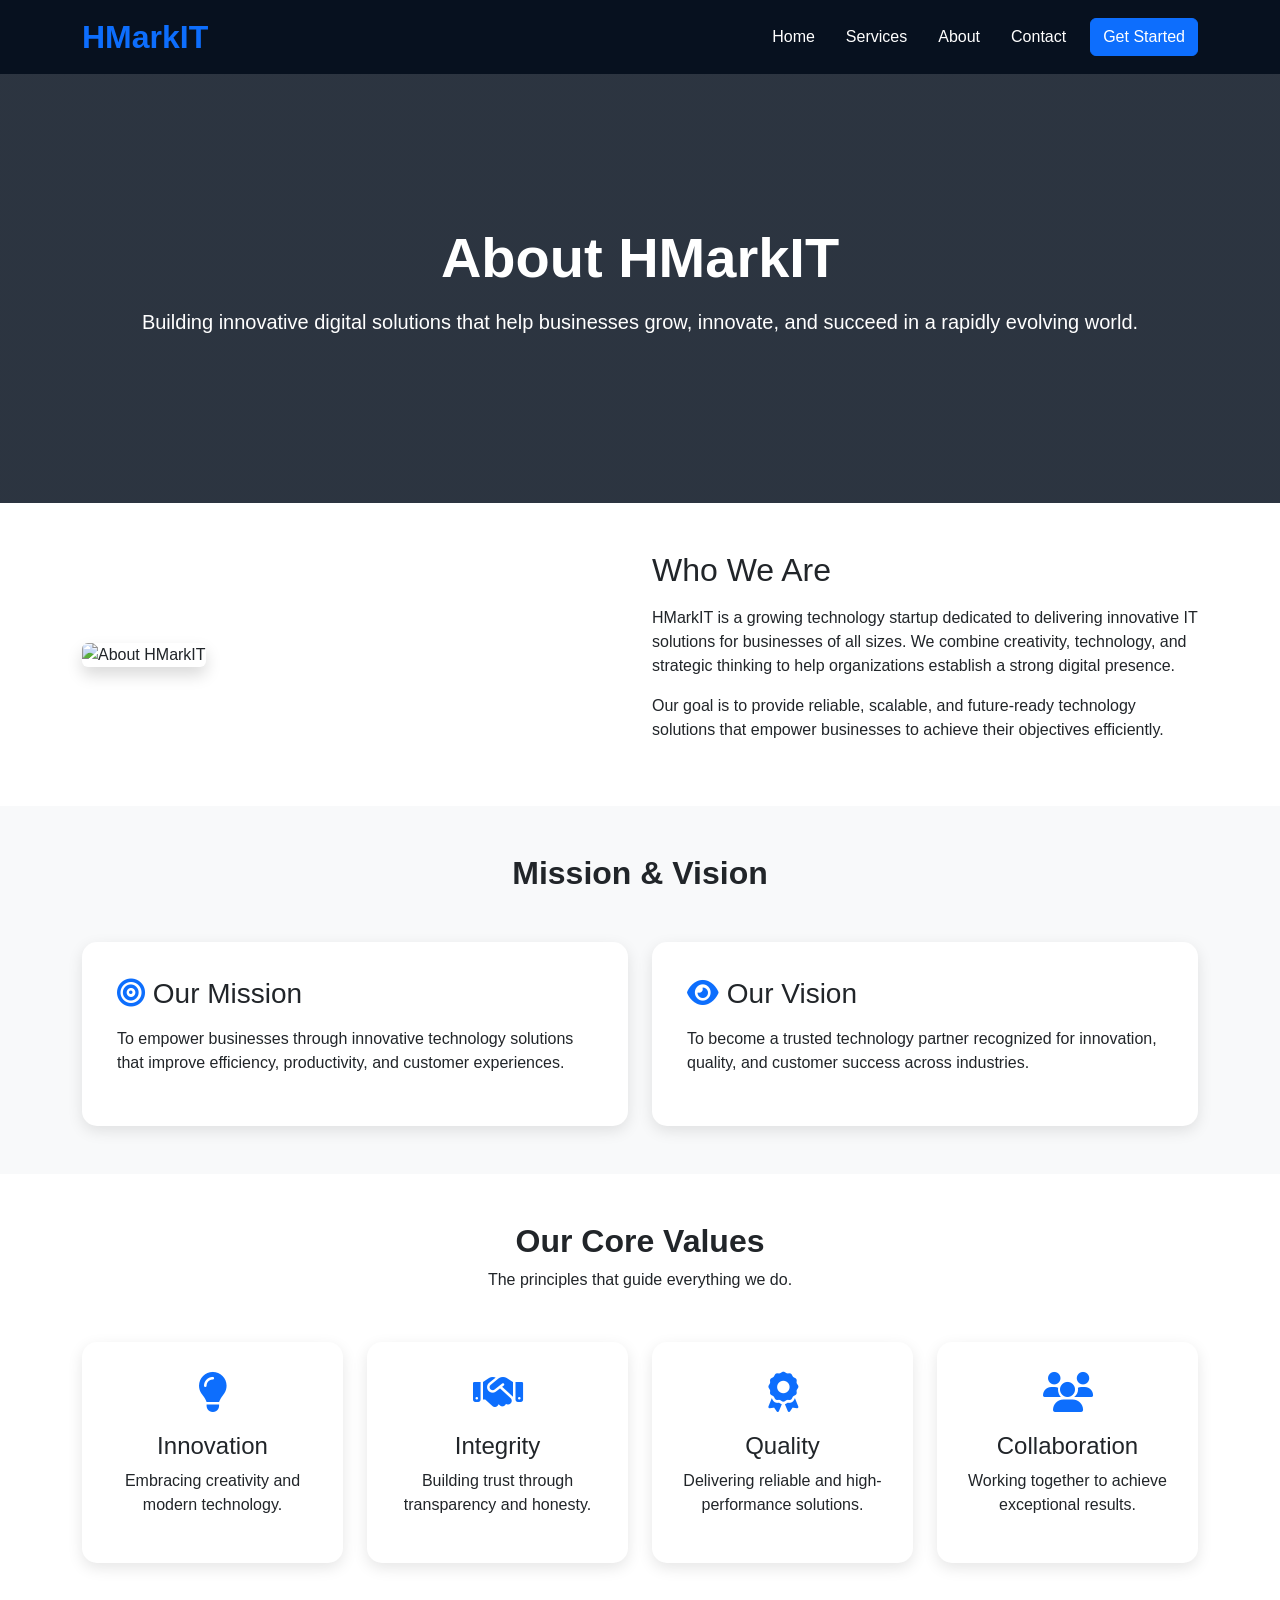
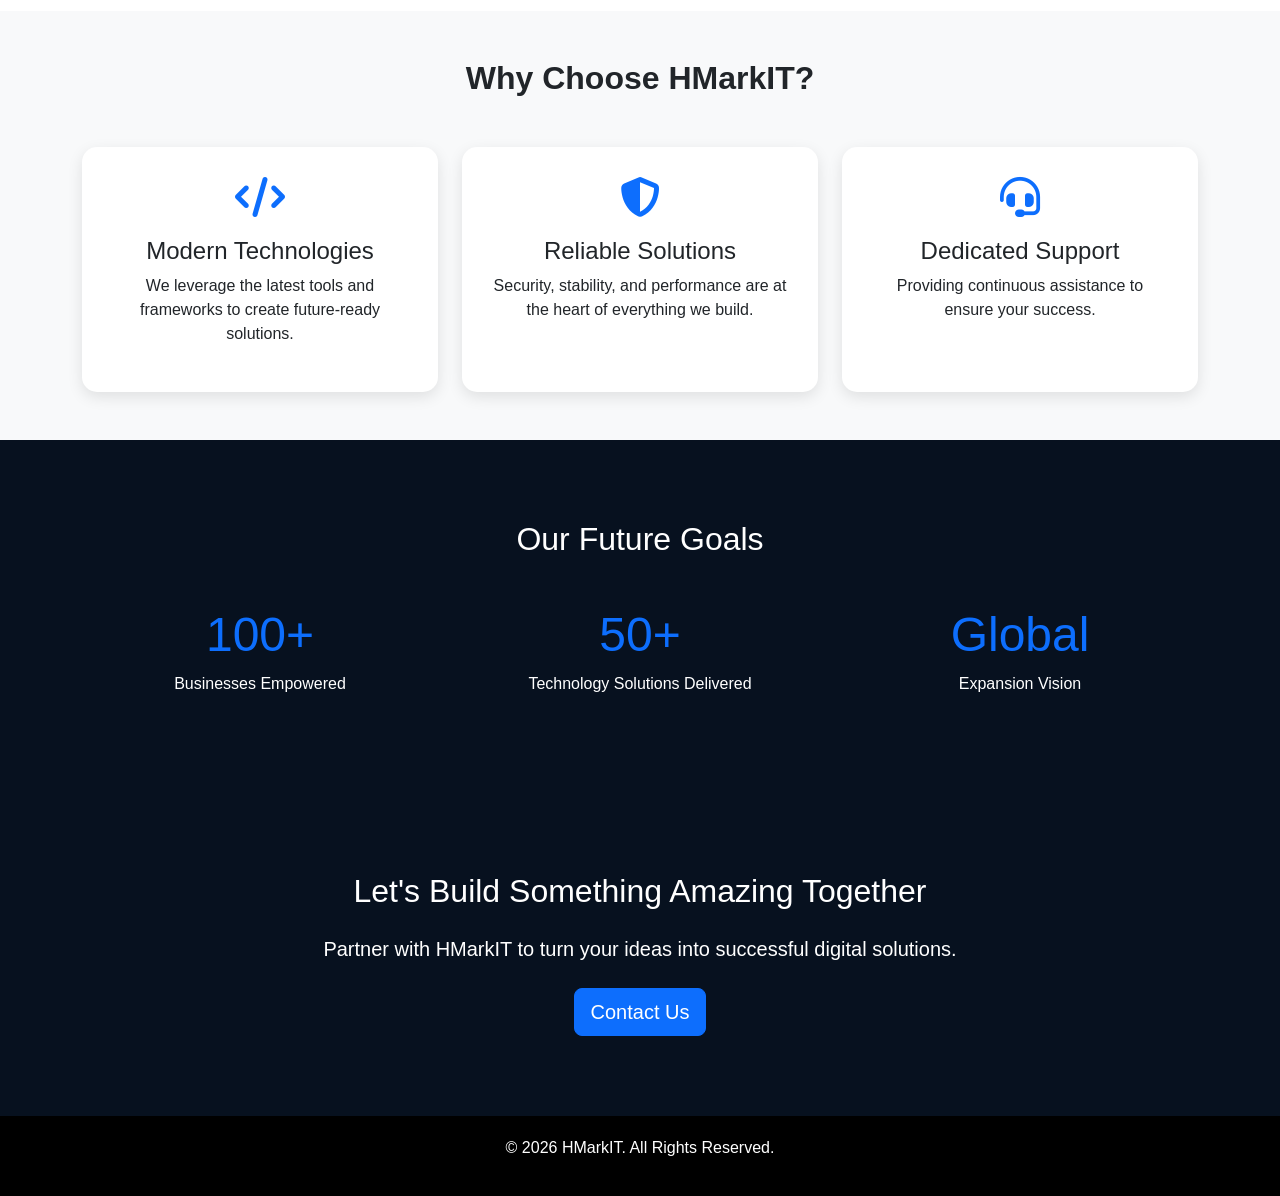
==== About.html @ 2718e9c7 "Added About, Contact, Services files" ====
<!DOCTYPE html>
<html lang="en">
<head>
<meta charset="UTF-8">
<meta name="viewport" content="width=device-width, initial-scale=1.0">
<title>About Us | HMarkIT</title>

<link href="https://cdn.jsdelivr.net/npm/bootstrap@5.3.3/dist/css/bootstrap.min.css" rel="stylesheet">
<link rel="stylesheet" href="https://cdnjs.cloudflare.com/ajax/libs/font-awesome/6.5.2/css/all.min.css">

<style>

:root{
    --primary:#0d6efd;
    --dark:#07111f;
    --light:#f8f9fa;
}

*{
    margin:0;
    padding:0;
    box-sizing:border-box;
}

body{
    font-family:'Segoe UI',sans-serif;
}

/* Navbar */
.navbar{
    background:var(--dark);
}

.navbar-brand{
    color:var(--primary)!important;
    font-size:2rem;
    font-weight:bold;
}

.nav-link{
    color:white!important;
    margin-left:15px;
}

.nav-link:hover{
    color:var(--primary)!important;
}

/* Hero */
.about-hero{
    background:
    linear-gradient(rgba(7,17,31,.85),rgba(7,17,31,.85)),
    url('https://images.unsplash.com/photo-1522071820081-009f0129c71c');
    background-size:cover;
    background-position:center;
    color:white;
    padding:150px 0;
    text-align:center;
}

.section-title{
    text-align:center;
    margin-bottom:50px;
}

.section-title h2{
    font-weight:700;
}

.card-custom{
    background:white;
    padding:30px;
    border-radius:15px;
    box-shadow:0 5px 15px rgba(0,0,0,.1);
    transition:.3s;
    height:100%;
}

.card-custom:hover{
    transform:translateY(-10px);
}

.card-custom i{
    font-size:40px;
    color:var(--primary);
    margin-bottom:20px;
}

/* Mission Vision */
.mission-box{
    background:white;
    padding:35px;
    border-radius:15px;
    box-shadow:0 5px 15px rgba(0,0,0,.1);
}

/* Stats */
.stats{
    background:var(--dark);
    color:white;
    padding:80px 0;
}

.stat-box h2{
    font-size:3rem;
    color:var(--primary);
}

/* CTA */
.cta{
    background:var(--dark);
    color:white;
    padding:80px 0;
}

/* Footer */
.footer{
    background:black;
    color:white;
    text-align:center;
    padding:20px;
}

</style>

</head>
<body>

 <!--Navbar -->

<nav class="navbar navbar-expand-lg navbar-dark">

<div class="container">

<a class="navbar-brand" href="Homepage.html">
HMarkIT
</a>
<button class="navbar-toggler"
data-bs-toggle="collapse"
data-bs-target="#menu">

<span class="navbar-toggler-icon"></span>

</button>

<div class="collapse navbar-collapse" id="menu">

<ul class="navbar-nav ms-auto">

<li class="nav-item">
<a class="nav-link" href="Homepage.html">Home</a>
</li>

<li class="nav-item">
<a class="nav-link" href="services.html">Services</a>
</li>

<li class="nav-item">
<a class="nav-link active" href="about.html">About</a>
</li>

<li class="nav-item">
<a class="nav-link" href="contact.html">Contact</a>
</li>

</ul>

<a href="contact.html"
class="btn btn-primary ms-3">
Get Started
</a>

</div>

</div>

</nav>

<!-- Hero Section -->

<section class="about-hero">

<div class="container">

<h1 class="display-4 fw-bold">
About HMarkIT
</h1>

<p class="lead mt-3">
Building innovative digital solutions that help businesses
grow, innovate, and succeed in a rapidly evolving world.
</p>

</div>

</section>

<!-- Company Story -->

<section class="py-5">

<div class="container">

<div class="row align-items-center">

<div class="col-lg-6">

<img
src="https://images.unsplash.com/photo-1552664730-d307ca884978"
class="img-fluid rounded shadow"
alt="About HMarkIT">

</div>

<div class="col-lg-6">

<h2>Who We Are</h2>

<p class="mt-3">
HMarkIT is a growing technology startup dedicated to
delivering innovative IT solutions for businesses of all sizes.
We combine creativity, technology, and strategic thinking to
help organizations establish a strong digital presence.
</p>

<p>
Our goal is to provide reliable, scalable, and future-ready
technology solutions that empower businesses to achieve
their objectives efficiently.
</p>

</div>

</div>

</div>

</section>

<!-- Mission Vision -->

<section class="py-5 bg-light">

<div class="container">

<div class="section-title">
<h2>Mission & Vision</h2>
</div>

<div class="row g-4">

<div class="col-md-6">

<div class="mission-box">

<h3>
<i class="fas fa-bullseye text-primary"></i>
Our Mission
</h3>

<p class="mt-3">
To empower businesses through innovative technology
solutions that improve efficiency, productivity, and
customer experiences.
</p>

</div>

</div>

<div class="col-md-6">

<div class="mission-box">

<h3>
<i class="fas fa-eye text-primary"></i>
Our Vision
</h3>

<p class="mt-3">
To become a trusted technology partner recognized for
innovation, quality, and customer success across industries.
</p>

</div>

</div>

</div>

</div>

</section>

<!-- Core Values -->

<section class="py-5">

<div class="container">

<div class="section-title">
<h2>Our Core Values</h2>
<p>The principles that guide everything we do.</p>
</div>

<div class="row g-4">

<div class="col-md-3">

<div class="card-custom text-center">

<i class="fas fa-lightbulb"></i>

<h4>Innovation</h4>

<p>
Embracing creativity and modern technology.
</p>

</div>

</div>

<div class="col-md-3">

<div class="card-custom text-center">

<i class="fas fa-handshake"></i>

<h4>Integrity</h4>

<p>
Building trust through transparency and honesty.
</p>

</div>

</div>

<div class="col-md-3">

<div class="card-custom text-center">

<i class="fas fa-award"></i>

<h4>Quality</h4>

<p>
Delivering reliable and high-performance solutions.
</p>

</div>

</div>

<div class="col-md-3">

<div class="card-custom text-center">

<i class="fas fa-users"></i>

<h4>Collaboration</h4>

<p>
Working together to achieve exceptional results.
</p>

</div>

</div>

</div>

</div>

</section>

<!-- Why Choose Us -->

<section class="py-5 bg-light">

<div class="container">

<div class="section-title">

<h2>Why Choose HMarkIT?</h2>

</div>

<div class="row g-4">

<div class="col-md-4">

<div class="card-custom text-center">

<i class="fas fa-code"></i>

<h4>Modern Technologies</h4>

<p>
We leverage the latest tools and frameworks to create
future-ready solutions.
</p>

</div>

</div>

<div class="col-md-4">

<div class="card-custom text-center">

<i class="fas fa-shield-alt"></i>

<h4>Reliable Solutions</h4>

<p>
Security, stability, and performance are at the heart of
everything we build.
</p>

</div>

</div>

<div class="col-md-4">

<div class="card-custom text-center">

<i class="fas fa-headset"></i>

<h4>Dedicated Support</h4>

<p>
Providing continuous assistance to ensure your success.
</p>

</div>

</div>

</div>

</div>

</section>

<!-- Future Goals -->

<section class="stats">

<div class="container text-center">

<h2 class="mb-5">
Our Future Goals
</h2>

<div class="row">

<div class="col-md-4 stat-box">

<h2>100+</h2>

<p>Businesses Empowered</p>

</div>

<div class="col-md-4 stat-box">

<h2>50+</h2>

<p>Technology Solutions Delivered</p>

</div>

<div class="col-md-4 stat-box">

<h2>Global</h2>

<p>Expansion Vision</p>

</div>

</div>

</div>

</section>

<!-- CTA -->

<section class="cta">

<div class="container text-center">

<h2>
Let's Build Something Amazing Together
</h2>

<p class="lead my-4">
Partner with HMarkIT to turn your ideas into successful
digital solutions.
</p>

<a href="contact.html"
class="btn btn-primary btn-lg">
Contact Us
</a>

</div>

</section>

<!-- Footer -->

<footer class="footer">

<div class="container">

<p>
© 2026 HMarkIT. All Rights Reserved.
</p>

</div>

</footer>

<script src="https://cdn.jsdelivr.net/npm/bootstrap@5.3.3/dist/js/bootstrap.bundle.min.js"></script>

</body>
</html>
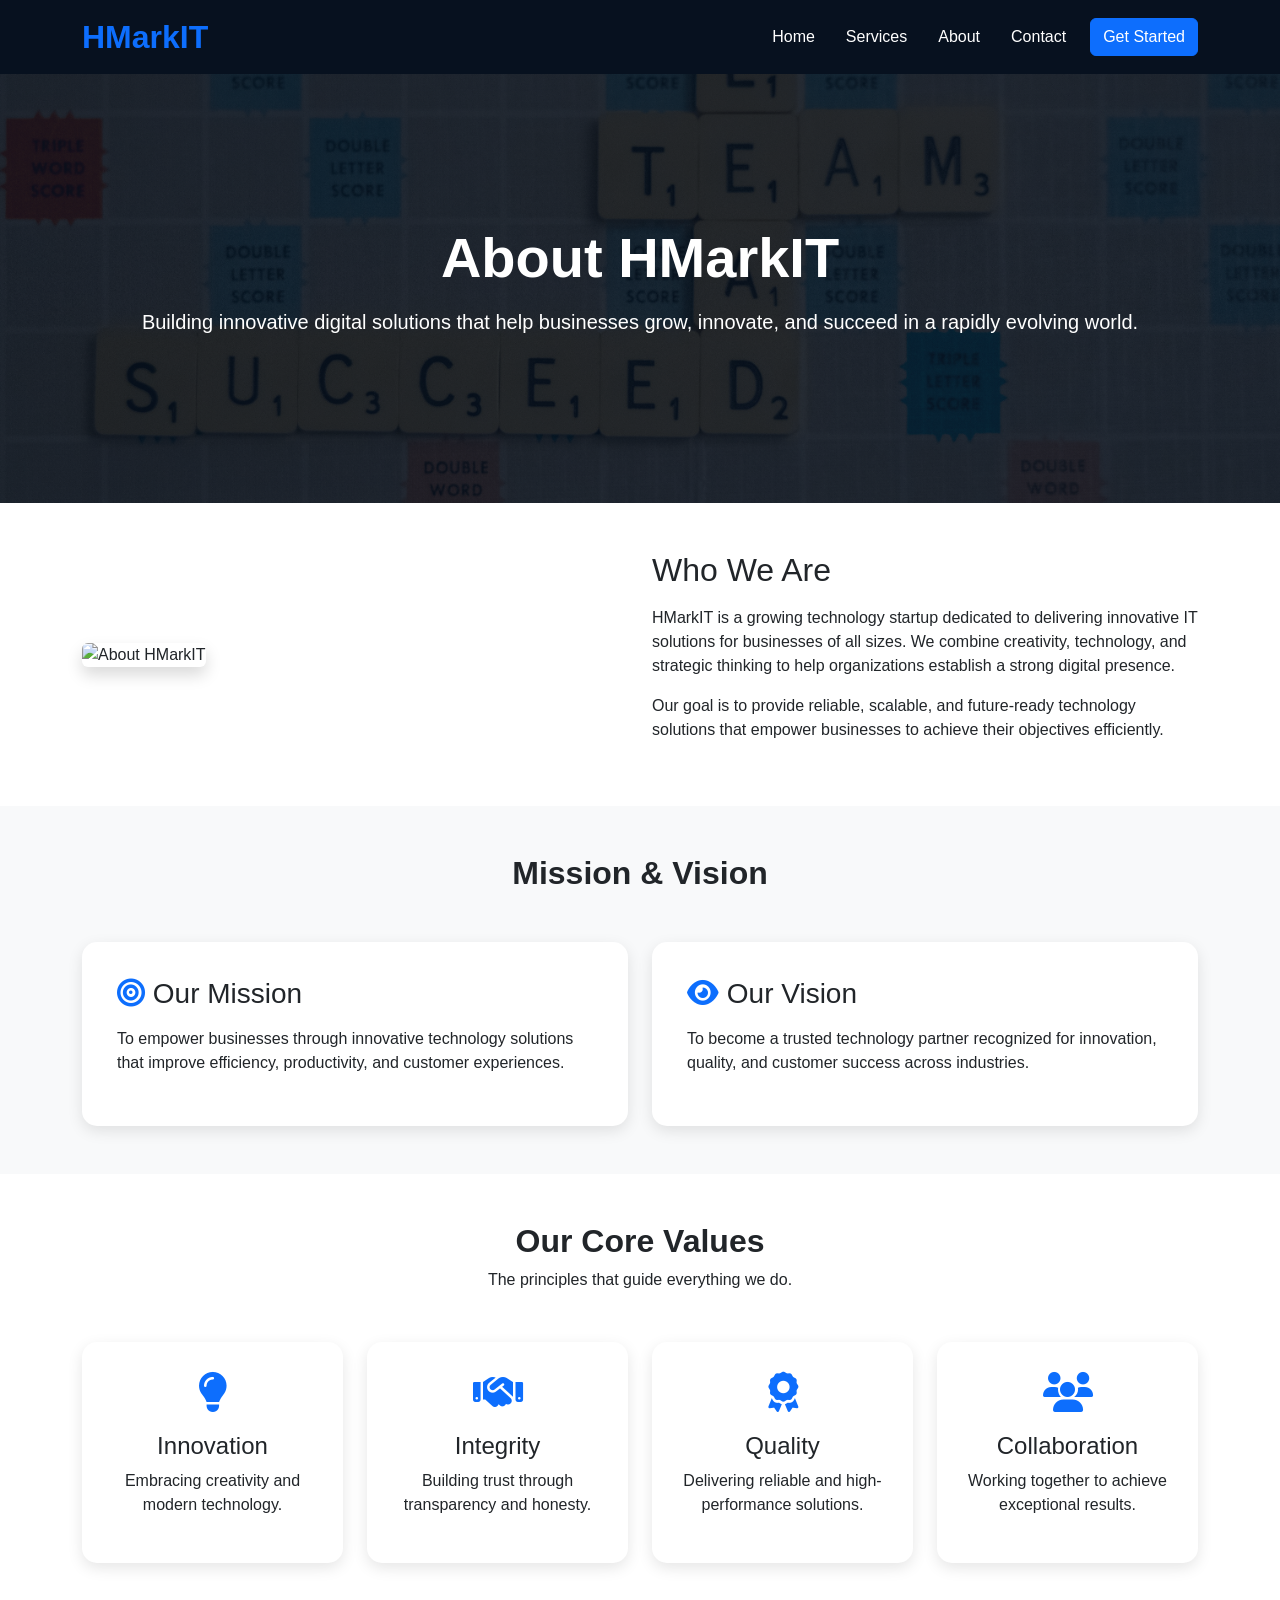
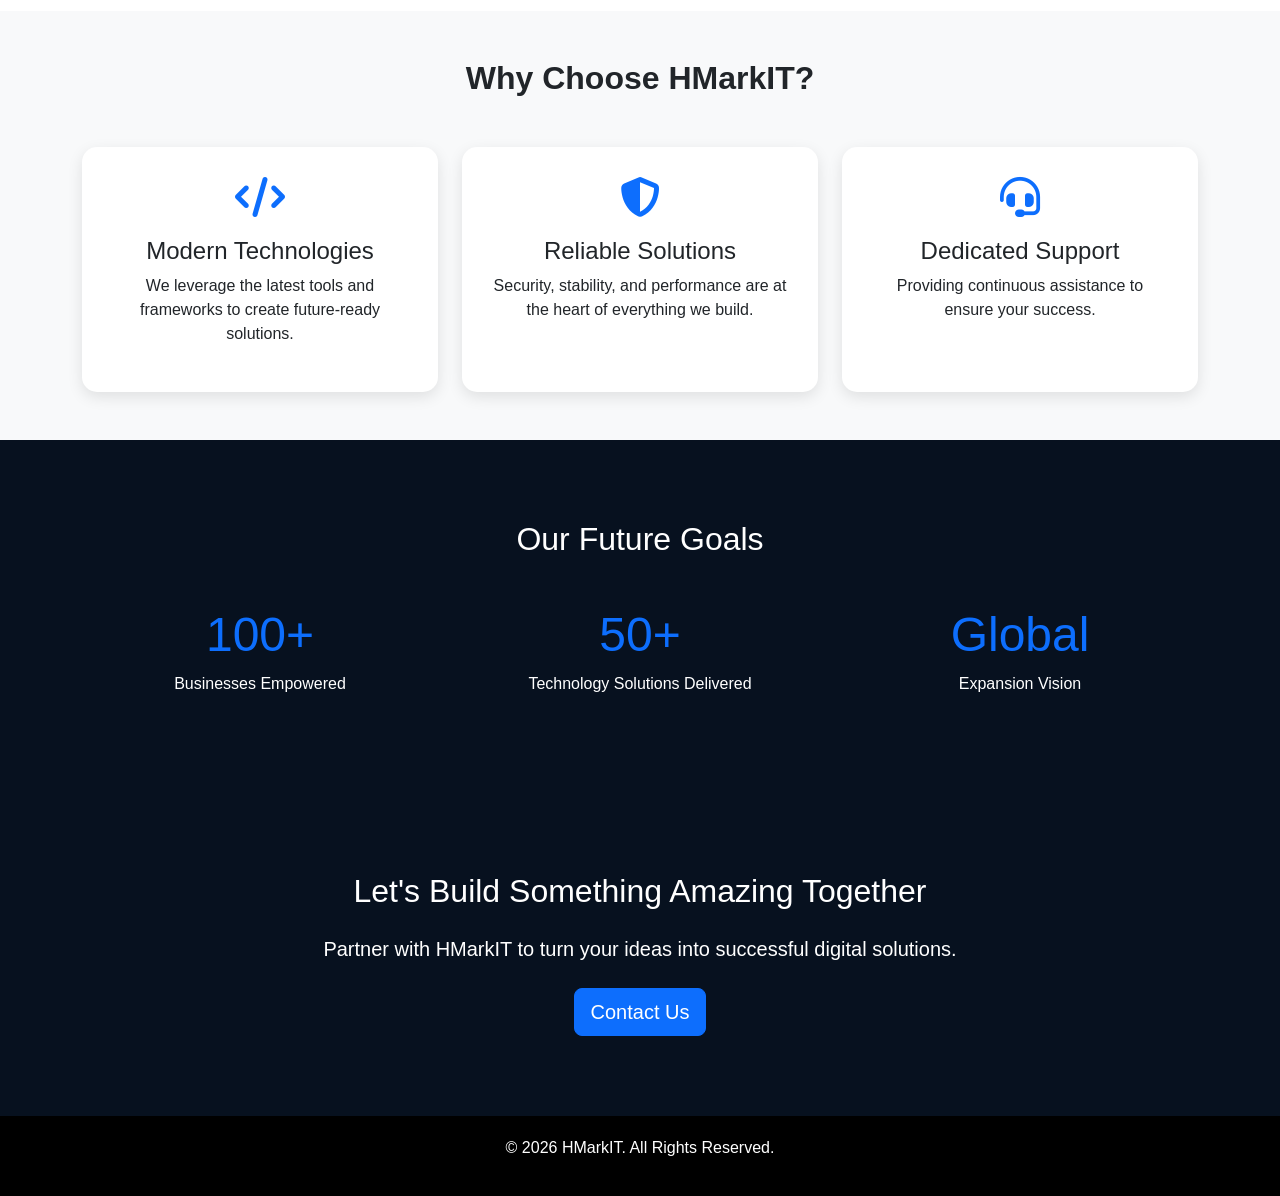
==== commit 6d9a5048: "file name corrections" ====
--- a/About.html
+++ b/About.html
@@ -1,531 +1,528 @@
 <!DOCTYPE html>
 <html lang="en">
 <head>
-<meta charset="UTF-8">
-<meta name="viewport" content="width=device-width, initial-scale=1.0">
-<title>About Us | HMarkIT</title>
-
-<link href="https://cdn.jsdelivr.net/npm/bootstrap@5.3.3/dist/css/bootstrap.min.css" rel="stylesheet">
-<link rel="stylesheet" href="https://cdnjs.cloudflare.com/ajax/libs/font-awesome/6.5.2/css/all.min.css">
-
-<style>
-
-:root{
-    --primary:#0d6efd;
-    --dark:#07111f;
-    --light:#f8f9fa;
-}
-
-*{
-    margin:0;
-    padding:0;
-    box-sizing:border-box;
-}
-
-body{
-    font-family:'Segoe UI',sans-serif;
-}
-
-/* Navbar */
-.navbar{
-    background:var(--dark);
-}
-
-.navbar-brand{
-    color:var(--primary)!important;
-    font-size:2rem;
-    font-weight:bold;
-}
-
-.nav-link{
-    color:white!important;
-    margin-left:15px;
-}
-
-.nav-link:hover{
-    color:var(--primary)!important;
-}
-
-/* Hero */
-.about-hero{
-    background:
-    linear-gradient(rgba(7,17,31,.85),rgba(7,17,31,.85)),
-    url('https://images.unsplash.com/photo-1522071820081-009f0129c71c');
-    background-size:cover;
-    background-position:center;
-    color:white;
-    padding:150px 0;
-    text-align:center;
-}
-
-.section-title{
-    text-align:center;
-    margin-bottom:50px;
-}
-
-.section-title h2{
-    font-weight:700;
-}
-
-.card-custom{
-    background:white;
-    padding:30px;
-    border-radius:15px;
-    box-shadow:0 5px 15px rgba(0,0,0,.1);
-    transition:.3s;
-    height:100%;
-}
-
-.card-custom:hover{
-    transform:translateY(-10px);
-}
-
-.card-custom i{
-    font-size:40px;
-    color:var(--primary);
-    margin-bottom:20px;
-}
-
-/* Mission Vision */
-.mission-box{
-    background:white;
-    padding:35px;
-    border-radius:15px;
-    box-shadow:0 5px 15px rgba(0,0,0,.1);
-}
-
-/* Stats */
-.stats{
-    background:var(--dark);
-    color:white;
-    padding:80px 0;
-}
-
-.stat-box h2{
-    font-size:3rem;
-    color:var(--primary);
-}
-
-/* CTA */
-.cta{
-    background:var(--dark);
-    color:white;
-    padding:80px 0;
-}
-
-/* Footer */
-.footer{
-    background:black;
-    color:white;
-    text-align:center;
-    padding:20px;
-}
-
-</style>
+    <meta charset="UTF-8">
+    <meta name="viewport" content="width=device-width, initial-scale=1.0">
+    <title>HMarkIT | About Us</title>
+    <link rel="canonical" href="https://hmarkit.com/about" />
+
+    <link href="https://cdn.jsdelivr.net/npm/bootstrap@5.3.3/dist/css/bootstrap.min.css" rel="stylesheet">
+    <link rel="stylesheet" href="https://cdnjs.cloudflare.com/ajax/libs/font-awesome/6.5.2/css/all.min.css">
+
+    <style>
+
+        :root {
+            --primary: #0d6efd;
+            --dark: #07111f;
+            --light: #f8f9fa;
+        }
+
+        * {
+            margin: 0;
+            padding: 0;
+            box-sizing: border-box;
+        }
+
+        body {
+            font-family: 'Segoe UI',sans-serif;
+        }
+
+        /* Navbar */
+        .navbar {
+            background: var(--dark);
+        }
+
+        .navbar-brand {
+            color: var(--primary) !important;
+            font-size: 2rem;
+            font-weight: bold;
+        }
+
+        .nav-link {
+            color: white !important;
+            margin-left: 15px;
+        }
+
+        .nav-link:hover {
+            color: var(--primary) !important;
+        }
+
+        /* Hero */
+        .about-hero {
+            background: linear-gradient(rgba(7,17,31,.85),rgba(7,17,31,.85)), url('./images/image_team_lead_succeed.jpg');
+            background-size: cover;
+            background-position: center;
+            color: white;
+            padding: 150px 0;
+            text-align: center;
+        }
+
+        .section-title {
+            text-align: center;
+            margin-bottom: 50px;
+        }
+
+        .section-title h2 {
+            font-weight: 700;
+        }
+
+        .card-custom {
+            background: white;
+            padding: 30px;
+            border-radius: 15px;
+            box-shadow: 0 5px 15px rgba(0,0,0,.1);
+            transition: .3s;
+            height: 100%;
+        }
+
+        .card-custom:hover {
+            transform: translateY(-10px);
+        }
+
+        .card-custom i {
+            font-size: 40px;
+            color: var(--primary);
+            margin-bottom: 20px;
+        }
+
+        /* Mission Vision */
+        .mission-box {
+            background: white;
+            padding: 35px;
+            border-radius: 15px;
+            box-shadow: 0 5px 15px rgba(0,0,0,.1);
+        }
+
+        /* Stats */
+        .stats {
+            background: var(--dark);
+            color: white;
+            padding: 80px 0;
+        }
+
+        .stat-box h2 {
+            font-size: 3rem;
+            color: var(--primary);
+        }
+
+        /* CTA */
+        .cta {
+            background: var(--dark);
+            color: white;
+            padding: 80px 0;
+        }
+
+        /* Footer */
+        .footer {
+            background: black;
+            color: white;
+            text-align: center;
+            padding: 20px;
+        }
+    </style>
 
 </head>
 <body>
 
- <!--Navbar -->
-
-<nav class="navbar navbar-expand-lg navbar-dark">
-
-<div class="container">
-
-<a class="navbar-brand" href="Homepage.html">
-HMarkIT
-</a>
-<button class="navbar-toggler"
-data-bs-toggle="collapse"
-data-bs-target="#menu">
-
-<span class="navbar-toggler-icon"></span>
-
-</button>
-
-<div class="collapse navbar-collapse" id="menu">
-
-<ul class="navbar-nav ms-auto">
-
-<li class="nav-item">
-<a class="nav-link" href="Homepage.html">Home</a>
-</li>
-
-<li class="nav-item">
-<a class="nav-link" href="services.html">Services</a>
-</li>
-
-<li class="nav-item">
-<a class="nav-link active" href="about.html">About</a>
-</li>
-
-<li class="nav-item">
-<a class="nav-link" href="contact.html">Contact</a>
-</li>
-
-</ul>
-
-<a href="contact.html"
-class="btn btn-primary ms-3">
-Get Started
-</a>
-
-</div>
-
-</div>
-
-</nav>
-
-<!-- Hero Section -->
-
-<section class="about-hero">
-
-<div class="container">
-
-<h1 class="display-4 fw-bold">
-About HMarkIT
-</h1>
-
-<p class="lead mt-3">
-Building innovative digital solutions that help businesses
-grow, innovate, and succeed in a rapidly evolving world.
-</p>
-
-</div>
-
-</section>
-
-<!-- Company Story -->
-
-<section class="py-5">
-
-<div class="container">
-
-<div class="row align-items-center">
-
-<div class="col-lg-6">
-
-<img
-src="https://images.unsplash.com/photo-1552664730-d307ca884978"
-class="img-fluid rounded shadow"
-alt="About HMarkIT">
-
-</div>
-
-<div class="col-lg-6">
-
-<h2>Who We Are</h2>
-
-<p class="mt-3">
-HMarkIT is a growing technology startup dedicated to
-delivering innovative IT solutions for businesses of all sizes.
-We combine creativity, technology, and strategic thinking to
-help organizations establish a strong digital presence.
-</p>
-
-<p>
-Our goal is to provide reliable, scalable, and future-ready
-technology solutions that empower businesses to achieve
-their objectives efficiently.
-</p>
-
-</div>
-
-</div>
-
-</div>
-
-</section>
-
-<!-- Mission Vision -->
-
-<section class="py-5 bg-light">
-
-<div class="container">
-
-<div class="section-title">
-<h2>Mission & Vision</h2>
-</div>
-
-<div class="row g-4">
-
-<div class="col-md-6">
-
-<div class="mission-box">
-
-<h3>
-<i class="fas fa-bullseye text-primary"></i>
-Our Mission
-</h3>
-
-<p class="mt-3">
-To empower businesses through innovative technology
-solutions that improve efficiency, productivity, and
-customer experiences.
-</p>
-
-</div>
-
-</div>
-
-<div class="col-md-6">
-
-<div class="mission-box">
-
-<h3>
-<i class="fas fa-eye text-primary"></i>
-Our Vision
-</h3>
-
-<p class="mt-3">
-To become a trusted technology partner recognized for
-innovation, quality, and customer success across industries.
-</p>
-
-</div>
-
-</div>
-
-</div>
-
-</div>
-
-</section>
-
-<!-- Core Values -->
-
-<section class="py-5">
-
-<div class="container">
-
-<div class="section-title">
-<h2>Our Core Values</h2>
-<p>The principles that guide everything we do.</p>
-</div>
-
-<div class="row g-4">
-
-<div class="col-md-3">
-
-<div class="card-custom text-center">
-
-<i class="fas fa-lightbulb"></i>
-
-<h4>Innovation</h4>
-
-<p>
-Embracing creativity and modern technology.
-</p>
-
-</div>
-
-</div>
-
-<div class="col-md-3">
-
-<div class="card-custom text-center">
-
-<i class="fas fa-handshake"></i>
-
-<h4>Integrity</h4>
-
-<p>
-Building trust through transparency and honesty.
-</p>
-
-</div>
-
-</div>
-
-<div class="col-md-3">
-
-<div class="card-custom text-center">
-
-<i class="fas fa-award"></i>
-
-<h4>Quality</h4>
-
-<p>
-Delivering reliable and high-performance solutions.
-</p>
-
-</div>
-
-</div>
-
-<div class="col-md-3">
-
-<div class="card-custom text-center">
-
-<i class="fas fa-users"></i>
-
-<h4>Collaboration</h4>
-
-<p>
-Working together to achieve exceptional results.
-</p>
-
-</div>
-
-</div>
-
-</div>
-
-</div>
-
-</section>
-
-<!-- Why Choose Us -->
-
-<section class="py-5 bg-light">
-
-<div class="container">
-
-<div class="section-title">
-
-<h2>Why Choose HMarkIT?</h2>
-
-</div>
-
-<div class="row g-4">
-
-<div class="col-md-4">
-
-<div class="card-custom text-center">
-
-<i class="fas fa-code"></i>
-
-<h4>Modern Technologies</h4>
-
-<p>
-We leverage the latest tools and frameworks to create
-future-ready solutions.
-</p>
-
-</div>
-
-</div>
-
-<div class="col-md-4">
-
-<div class="card-custom text-center">
-
-<i class="fas fa-shield-alt"></i>
-
-<h4>Reliable Solutions</h4>
-
-<p>
-Security, stability, and performance are at the heart of
-everything we build.
-</p>
-
-</div>
-
-</div>
-
-<div class="col-md-4">
-
-<div class="card-custom text-center">
-
-<i class="fas fa-headset"></i>
-
-<h4>Dedicated Support</h4>
-
-<p>
-Providing continuous assistance to ensure your success.
-</p>
-
-</div>
-
-</div>
-
-</div>
-
-</div>
-
-</section>
-
-<!-- Future Goals -->
-
-<section class="stats">
-
-<div class="container text-center">
-
-<h2 class="mb-5">
-Our Future Goals
-</h2>
-
-<div class="row">
-
-<div class="col-md-4 stat-box">
-
-<h2>100+</h2>
-
-<p>Businesses Empowered</p>
-
-</div>
-
-<div class="col-md-4 stat-box">
-
-<h2>50+</h2>
-
-<p>Technology Solutions Delivered</p>
-
-</div>
-
-<div class="col-md-4 stat-box">
-
-<h2>Global</h2>
-
-<p>Expansion Vision</p>
-
-</div>
-
-</div>
-
-</div>
-
-</section>
-
-<!-- CTA -->
-
-<section class="cta">
-
-<div class="container text-center">
-
-<h2>
-Let's Build Something Amazing Together
-</h2>
-
-<p class="lead my-4">
-Partner with HMarkIT to turn your ideas into successful
-digital solutions.
-</p>
-
-<a href="contact.html"
-class="btn btn-primary btn-lg">
-Contact Us
-</a>
-
-</div>
-
-</section>
-
-<!-- Footer -->
-
-<footer class="footer">
-
-<div class="container">
-
-<p>
-© 2026 HMarkIT. All Rights Reserved.
-</p>
-
-</div>
-
-</footer>
-
-<script src="https://cdn.jsdelivr.net/npm/bootstrap@5.3.3/dist/js/bootstrap.bundle.min.js"></script>
+    <!--Navbar -->
+
+    <nav class="navbar navbar-expand-lg navbar-dark">
+
+        <div class="container">
+
+            <a class="navbar-brand" href="index.html">
+                HMarkIT
+            </a>
+            <button class="navbar-toggler"
+                    data-bs-toggle="collapse"
+                    data-bs-target="#menu">
+
+                <span class="navbar-toggler-icon"></span>
+
+            </button>
+
+            <div class="collapse navbar-collapse" id="menu">
+
+                <ul class="navbar-nav ms-auto">
+
+                    <li class="nav-item">
+                        <a class="nav-link" href="index.html">Home</a>
+                    </li>
+
+                    <li class="nav-item">
+                        <a class="nav-link" href="Services.html">Services</a>
+                    </li>
+
+                    <li class="nav-item">
+                        <a class="nav-link active" href="About.html">About</a>
+                    </li>
+
+                    <li class="nav-item">
+                        <a class="nav-link" href="Contact.html">Contact</a>
+                    </li>
+
+                </ul>
+
+                <a href="Contact.html"
+                   class="btn btn-primary ms-3">
+                    Get Started
+                </a>
+
+            </div>
+
+        </div>
+
+    </nav>
+
+    <!-- Hero Section -->
+
+    <section class="about-hero">
+
+        <div class="container">
+
+            <h1 class="display-4 fw-bold">
+                About HMarkIT
+            </h1>
+
+            <p class="lead mt-3">
+                Building innovative digital solutions that help businesses
+                grow, innovate, and succeed in a rapidly evolving world.
+            </p>
+
+        </div>
+
+    </section>
+
+    <!-- Company Story -->
+
+    <section class="py-5">
+
+        <div class="container">
+
+            <div class="row align-items-center">
+
+                <div class="col-lg-6">
+
+                    <img src="https://images.unsplash.com/photo-1552664730-d307ca884978"
+                         class="img-fluid rounded shadow"
+                         alt="About HMarkIT">
+
+                </div>
+
+                <div class="col-lg-6">
+
+                    <h2>Who We Are</h2>
+
+                    <p class="mt-3">
+                        HMarkIT is a growing technology startup dedicated to
+                        delivering innovative IT solutions for businesses of all sizes.
+                        We combine creativity, technology, and strategic thinking to
+                        help organizations establish a strong digital presence.
+                    </p>
+
+                    <p>
+                        Our goal is to provide reliable, scalable, and future-ready
+                        technology solutions that empower businesses to achieve
+                        their objectives efficiently.
+                    </p>
+
+                </div>
+
+            </div>
+
+        </div>
+
+    </section>
+
+    <!-- Mission Vision -->
+
+    <section class="py-5 bg-light">
+
+        <div class="container">
+
+            <div class="section-title">
+                <h2>Mission & Vision</h2>
+            </div>
+
+            <div class="row g-4">
+
+                <div class="col-md-6">
+
+                    <div class="mission-box">
+
+                        <h3>
+                            <i class="fas fa-bullseye text-primary"></i>
+                            Our Mission
+                        </h3>
+
+                        <p class="mt-3">
+                            To empower businesses through innovative technology
+                            solutions that improve efficiency, productivity, and
+                            customer experiences.
+                        </p>
+
+                    </div>
+
+                </div>
+
+                <div class="col-md-6">
+
+                    <div class="mission-box">
+
+                        <h3>
+                            <i class="fas fa-eye text-primary"></i>
+                            Our Vision
+                        </h3>
+
+                        <p class="mt-3">
+                            To become a trusted technology partner recognized for
+                            innovation, quality, and customer success across industries.
+                        </p>
+
+                    </div>
+
+                </div>
+
+            </div>
+
+        </div>
+
+    </section>
+
+    <!-- Core Values -->
+
+    <section class="py-5">
+
+        <div class="container">
+
+            <div class="section-title">
+                <h2>Our Core Values</h2>
+                <p>The principles that guide everything we do.</p>
+            </div>
+
+            <div class="row g-4">
+
+                <div class="col-md-3">
+
+                    <div class="card-custom text-center">
+
+                        <i class="fas fa-lightbulb"></i>
+
+                        <h4>Innovation</h4>
+
+                        <p>
+                            Embracing creativity and modern technology.
+                        </p>
+
+                    </div>
+
+                </div>
+
+                <div class="col-md-3">
+
+                    <div class="card-custom text-center">
+
+                        <i class="fas fa-handshake"></i>
+
+                        <h4>Integrity</h4>
+
+                        <p>
+                            Building trust through transparency and honesty.
+                        </p>
+
+                    </div>
+
+                </div>
+
+                <div class="col-md-3">
+
+                    <div class="card-custom text-center">
+
+                        <i class="fas fa-award"></i>
+
+                        <h4>Quality</h4>
+
+                        <p>
+                            Delivering reliable and high-performance solutions.
+                        </p>
+
+                    </div>
+
+                </div>
+
+                <div class="col-md-3">
+
+                    <div class="card-custom text-center">
+
+                        <i class="fas fa-users"></i>
+
+                        <h4>Collaboration</h4>
+
+                        <p>
+                            Working together to achieve exceptional results.
+                        </p>
+
+                    </div>
+
+                </div>
+
+            </div>
+
+        </div>
+
+    </section>
+
+    <!-- Why Choose Us -->
+
+    <section class="py-5 bg-light">
+
+        <div class="container">
+
+            <div class="section-title">
+
+                <h2>Why Choose HMarkIT?</h2>
+
+            </div>
+
+            <div class="row g-4">
+
+                <div class="col-md-4">
+
+                    <div class="card-custom text-center">
+
+                        <i class="fas fa-code"></i>
+
+                        <h4>Modern Technologies</h4>
+
+                        <p>
+                            We leverage the latest tools and frameworks to create
+                            future-ready solutions.
+                        </p>
+
+                    </div>
+
+                </div>
+
+                <div class="col-md-4">
+
+                    <div class="card-custom text-center">
+
+                        <i class="fas fa-shield-alt"></i>
+
+                        <h4>Reliable Solutions</h4>
+
+                        <p>
+                            Security, stability, and performance are at the heart of
+                            everything we build.
+                        </p>
+
+                    </div>
+
+                </div>
+
+                <div class="col-md-4">
+
+                    <div class="card-custom text-center">
+
+                        <i class="fas fa-headset"></i>
+
+                        <h4>Dedicated Support</h4>
+
+                        <p>
+                            Providing continuous assistance to ensure your success.
+                        </p>
+
+                    </div>
+
+                </div>
+
+            </div>
+
+        </div>
+
+    </section>
+
+    <!-- Future Goals -->
+
+    <section class="stats">
+
+        <div class="container text-center">
+
+            <h2 class="mb-5">
+                Our Future Goals
+            </h2>
+
+            <div class="row">
+
+                <div class="col-md-4 stat-box">
+
+                    <h2>100+</h2>
+
+                    <p>Businesses Empowered</p>
+
+                </div>
+
+                <div class="col-md-4 stat-box">
+
+                    <h2>50+</h2>
+
+                    <p>Technology Solutions Delivered</p>
+
+                </div>
+
+                <div class="col-md-4 stat-box">
+
+                    <h2>Global</h2>
+
+                    <p>Expansion Vision</p>
+
+                </div>
+
+            </div>
+
+        </div>
+
+    </section>
+
+    <!-- CTA -->
+
+    <section class="cta">
+
+        <div class="container text-center">
+
+            <h2>
+                Let's Build Something Amazing Together
+            </h2>
+
+            <p class="lead my-4">
+                Partner with HMarkIT to turn your ideas into successful
+                digital solutions.
+            </p>
+
+            <a href="contact.html"
+               class="btn btn-primary btn-lg">
+                Contact Us
+            </a>
+
+        </div>
+
+    </section>
+
+    <!-- Footer -->
+
+    <footer class="footer">
+
+        <div class="container">
+
+            <p>
+                © 2026 HMarkIT. All Rights Reserved.
+            </p>
+
+        </div>
+
+    </footer>
+
+    <script src="https://cdn.jsdelivr.net/npm/bootstrap@5.3.3/dist/js/bootstrap.bundle.min.js"></script>
 
 </body>
 </html>
